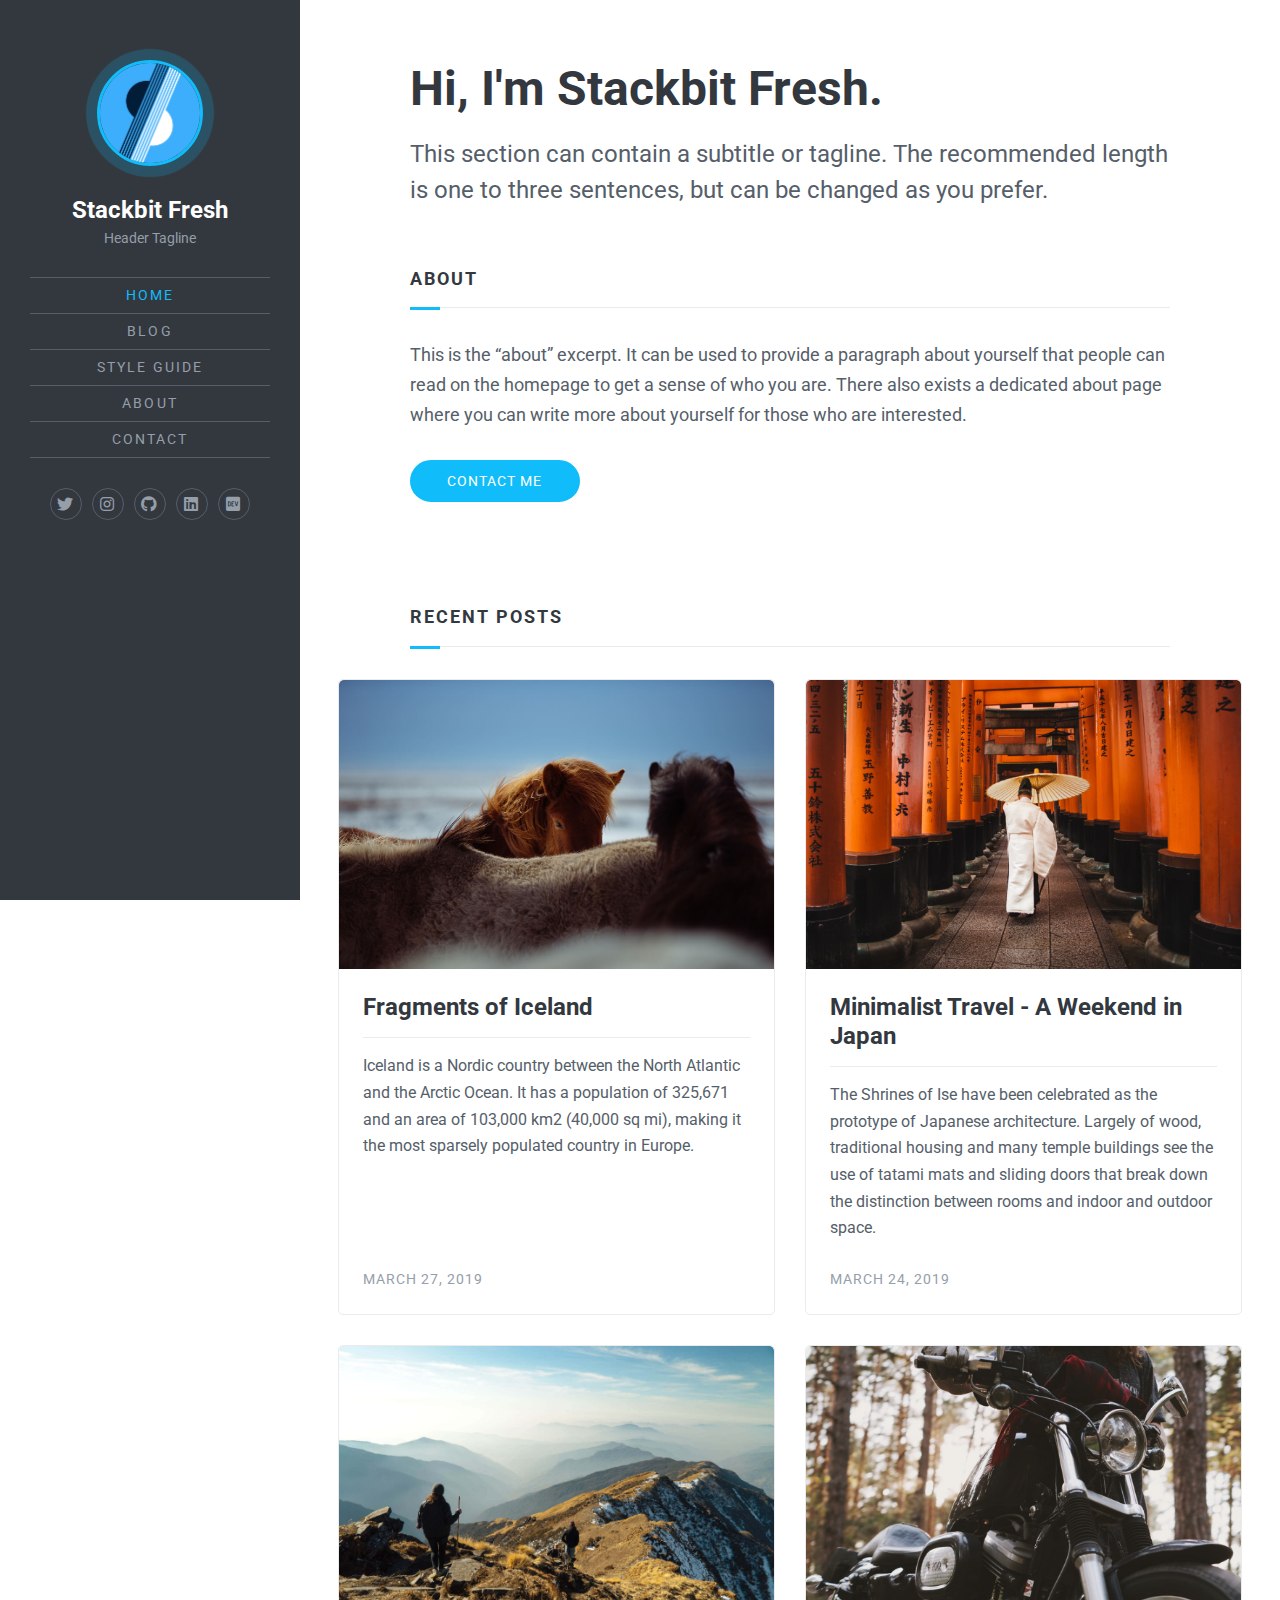
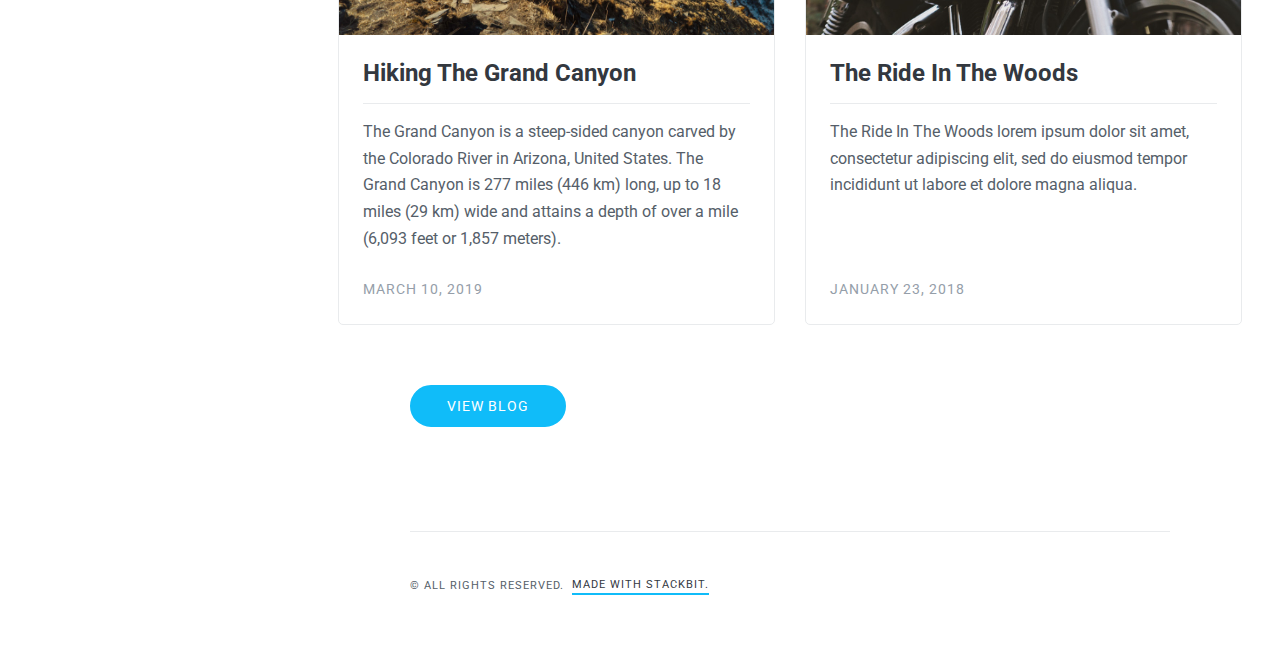
==== index.html @ 307d7a4b "initial commit" ====
<!doctype html>
<html lang="en">
    <head>    
        
        <title>Home - Stackbit Fresh Theme</title>
        <meta charset="utf-8">
        <meta name="viewport" content="width=device-width, initial-scale=1.0" />
        <meta name="description" content="Personal blogging theme for Stackbit"/>
        <link href="https://fonts.googleapis.com/css?family=Roboto:400,400i,700,700i&display=swap" rel="stylesheet"> 
        <link rel="stylesheet" href="/assets/css/main.css">
        
        
    </head>
    <body>
        
        <div id="page" class="site style-overflow palette-blue">
  <header id="masthead" class="site-header dark">
  <div class="site-header-wrap">
    <div class="site-header-inside">

      <div class="site-branding">
        
        
        <p class="profile">
          <a href='/'><img src="/images/avatar.png"
              class="avatar" alt="Author Avatar" /></a>
        </p><!-- .profile -->
        
        <div class="site-identity">
          <p class="site-title"><a href='/'>Stackbit Fresh</a></p>
          
          
          <p class="site-description">Header Tagline</p>
          
        </div><!-- .site-identity -->
        
        <button id="menu-toggle" class="menu-toggle"><span class="screen-reader-text">Menu</span><span class="icon-menu"
            aria-hidden="true"></span></button>
        
      </div><!-- .site-branding -->

      
      <nav id="main-navigation" class="site-navigation" aria-label="Main Navigation">
        <div class="site-nav-wrap">
          <div class="site-nav-inside">

            
            
            <ul class="menu">
              
                
                
                <li class="menu-item current-menu-item">
                  <a  href="/">Home</a>
                </li>
              
                
                
                <li class="menu-item">
                  <a  href="/blog/">Blog</a>
                </li>
              
                
                
                <li class="menu-item">
                  <a  href="/style-guide/">Style Guide</a>
                </li>
              
                
                
                <li class="menu-item">
                  <a  href="/about/">About</a>
                </li>
              
                
                
                <li class="menu-item">
                  <a  href="/contact/">Contact</a>
                </li>
              
            </ul><!-- .menu -->
            
            
            
            <div class="social-links">
              
              
              
              <a class="button button-icon" href="https://twitter.com/" target="_blank" rel="noopener">
                
                <span class="fab fa-twitter" aria-hidden="true"></span><span class="screen-reader-text">Twitter</span>
                
              </a>
              
              
              
              
              <a class="button button-icon" href="https://www.instagram.com/" target="_blank" rel="noopener">
                
                <span class="fab fa-instagram" aria-hidden="true"></span><span class="screen-reader-text">Instagram</span>
                
              </a>
              
              
              
              
              <a class="button button-icon" href="https://github.com/" target="_blank" rel="noopener">
                
                <span class="fab fa-github" aria-hidden="true"></span><span class="screen-reader-text">GitHub</span>
                
              </a>
              
              
              
              
              <a class="button button-icon" href="https://www.linkedin.com/" target="_blank" rel="noopener">
                
                <span class="fab fa-linkedin" aria-hidden="true"></span><span class="screen-reader-text">LinkedIn</span>
                
              </a>
              
              
              
              
              <a class="button button-icon" href="https://dev.to/" target="_blank" rel="noopener">
                
                <span class="fab fa-dev" aria-hidden="true"></span><span class="screen-reader-text">DEV</span>
                
              </a>
              
              
            </div><!-- .social-links -->
            
          </div><!-- .site-nav-inside -->
        </div><!-- .site-nav-wrap -->
      </nav><!-- .site-navigation -->
      

    </div><!-- .site-header-inside -->
  </div><!-- .site-header-wrap -->
</header><!-- .site-header -->

  <div id="content" class="site-content">
    <div class="inner">
      <main id="main" class="site-main">
          
  

  
    
    
    
<section id="hero" class="block block-hero">
  
  
  <h1 class="block-title inner-sm">Hi, I'm Stackbit Fresh.</h1>
  
  
  
  <div class="block-content inner-sm">
    <p>This section can contain a subtitle or tagline. The recommended length is one to three sentences, but can be changed as you prefer.</p>

  </div>
  
  
  
</section><!-- .block -->

  
    
    
    
<section id="about" class="block block-text">
  
  
  <h2 class="block-title underline inner-sm">About</h2>
  
  
  
  
  
  <div class="block-content inner-sm">
    <p>This is the “about” excerpt. It can be used to provide a paragraph about yourself that people can read on the homepage to get a sense of who you are. There also exists a dedicated about page where you can write more about yourself for those who are interested.</p>

  </div>
  
  
  
  <div class="block-buttons inner-sm">
    
    

  <a class="button" href="/contact">Contact Me</a>


  </div>
  
</section><!-- .block -->

  
    
    
    
<section id="recent-posts" class="block block-posts">
  
  
  <h2 class="block-title underline inner-sm">Recent Posts</h2>
  
  <div class="post-feed">
    <div class="post-feed-inside">
      
      
      
      
      <article class="post post-card">
        <div class="post-inside">
          
          
          <a class="post-thumbnail" href="/posts/fragments-of-iceland/"><img src="/images/7.jpg" alt="Fragments of Iceland" /></a>
          
          <header class="post-header">
            <h3 class="post-title"><a href="/posts/fragments-of-iceland/" rel="bookmark">Fragments of Iceland</a></h3>
          </header>
          
          
          <div class="post-content">
            <p>Iceland is a Nordic country between the North Atlantic and the Arctic Ocean. It has a population of 325,671 and an area of 103,000 km2 (40,000 sq mi), making it the most sparsely populated country in Europe.</p>
          </div>
          
          <footer class="post-meta">
            <time class="published"
              datetime="2019-03-27 00:00">March 27, 2019</time>
          </footer>
        </div>
      </article><!-- .post -->
      
      <article class="post post-card">
        <div class="post-inside">
          
          
          <a class="post-thumbnail" href="/posts/japan/"><img src="/images/2.jpg" alt="Minimalist Travel - A Weekend in Japan" /></a>
          
          <header class="post-header">
            <h3 class="post-title"><a href="/posts/japan/" rel="bookmark">Minimalist Travel - A Weekend in Japan</a></h3>
          </header>
          
          
          <div class="post-content">
            <p>The Shrines of Ise have been celebrated as the prototype of Japanese architecture. Largely of wood, traditional housing and many temple buildings see the use of tatami mats and sliding doors that break down the distinction between rooms and indoor and outdoor space.</p>
          </div>
          
          <footer class="post-meta">
            <time class="published"
              datetime="2019-03-24 00:00">March 24, 2019</time>
          </footer>
        </div>
      </article><!-- .post -->
      
      <article class="post post-card">
        <div class="post-inside">
          
          
          <a class="post-thumbnail" href="/posts/grand-canyon/"><img src="/images/8.jpg" alt="Hiking The Grand Canyon" /></a>
          
          <header class="post-header">
            <h3 class="post-title"><a href="/posts/grand-canyon/" rel="bookmark">Hiking The Grand Canyon</a></h3>
          </header>
          
          
          <div class="post-content">
            <p>The Grand Canyon is a steep-sided canyon carved by the Colorado River in Arizona, United States. The Grand Canyon is 277 miles (446 km) long, up to 18 miles (29 km) wide and attains a depth of over a mile (6,093 feet or 1,857 meters).</p>
          </div>
          
          <footer class="post-meta">
            <time class="published"
              datetime="2019-03-10 00:00">March 10, 2019</time>
          </footer>
        </div>
      </article><!-- .post -->
      
      <article class="post post-card">
        <div class="post-inside">
          
          
          <a class="post-thumbnail" href="/posts/the-ride-in-the-woods/"><img src="/images/3.jpg" alt="The Ride In The Woods" /></a>
          
          <header class="post-header">
            <h3 class="post-title"><a href="/posts/the-ride-in-the-woods/" rel="bookmark">The Ride In The Woods</a></h3>
          </header>
          
          
          <div class="post-content">
            <p>The Ride In The Woods lorem ipsum dolor sit amet, consectetur adipiscing elit, sed do eiusmod tempor incididunt ut labore et dolore magna aliqua. </p>
          </div>
          
          <footer class="post-meta">
            <time class="published"
              datetime="2018-01-23 00:00">January 23, 2018</time>
          </footer>
        </div>
      </article><!-- .post -->
      
    </div>
  </div><!-- .post-feed -->
  
  
  <div class="block-buttons inner-sm">
    
    

  <a class="button" href="/blog/index.html">View Blog</a>


  </div>
  
</section><!-- .block -->

  

      </main><!-- .site-main -->
      <footer id="colophon" class="site-footer inner-sm">
  <p class="site-info">
    
    
    <span class="copyright">&copy; All rights reserved.</span>
    
    
    <a  href="https://www.stackbit.com" target="_blank" rel="noopener">Made with Stackbit.</a>
    
  </p><!-- .site-info -->
  <a id="to-top" class="to-top" href="#page"><span class="icon-arrow-up" aria-hidden="true"></span><span
      class="screen-reader-text">Back to top</span></a>
</footer><!-- .site-footer -->

    </div><!-- .inner -->
  </div><!-- .site-content -->
</div><!-- .site -->

        <!-- Scripts -->
        <script src="/assets/js/plugins.js"></script>
        <script src="/assets/js/main.js"></script>
    </body> 
</html>
---- assets/css/main.css ----
@import url(fontawesome.min.css);
@import url(brands.min.css);
/**
 * Reset
 * normalize.css v7.0.0 | MIT License | github.com/necolas/normalize.css
 */
html {
  -ms-text-size-adjust: 100%;
  -webkit-text-size-adjust: 100%; }

body {
  margin: 0; }

article,
aside,
details,
figcaption,
figure,
footer,
header,
main,
nav,
section {
  display: block; }

summary {
  display: list-item; }

figure {
  margin: 0; }

pre,
code,
kbd,
samp {
  font-family: monospace, monospace;
  font-size: 1em; }

audio,
canvas,
video {
  display: inline-block; }

audio:not([controls]) {
  display: none;
  height: 0; }

[hidden],
template {
  display: none; }

a {
  background-color: transparent;
  -webkit-text-decoration-skip: objects; }

a:focus {
  outline: thin dotted; }

a:active,
a:hover {
  outline: 0; }

abbr[title] {
  border-bottom: none;
  text-decoration: underline;
  text-decoration: underline dotted; }

b,
strong {
  font-weight: bold; }

dfn {
  font-style: italic; }

small {
  font-size: 80%; }

sub,
sup {
  font-size: 75%;
  line-height: 0;
  position: relative;
  vertical-align: baseline; }

sub {
  bottom: -0.25em; }

sup {
  top: -0.5em; }

img {
  border: 0;
  vertical-align: middle; }

svg:not(:root) {
  overflow: hidden; }

blockquote,
q {
  quotes: none; }

blockquote:before,
blockquote:after,
q:before,
q:after {
  content: "";
  content: none; }

button,
input,
optgroup,
select,
textarea {
  font: inherit;
  margin: 0; }

button,
input {
  overflow: visible; }

button,
select {
  text-transform: none; }

button,
html [type="button"],
[type="reset"],
[type="submit"] {
  -webkit-appearance: button;
  cursor: pointer; }

button[disabled],
html input[disabled] {
  cursor: default; }

button::-moz-focus-inner,
input::-moz-focus-inner {
  border: 0;
  padding: 0; }

[type="checkbox"],
[type="radio"] {
  box-sizing: border-box;
  padding: 0; }

[type="number"]::-webkit-inner-spin-button,
[type="number"]::-webkit-outer-spin-button {
  height: auto; }

[type="search"] {
  -webkit-appearance: textfield;
  outline-offset: -2px; }

[type="search"]::-webkit-search-cancel-button,
[type="search"]::-webkit-search-decoration {
  -webkit-appearance: none; }

::-webkit-file-upload-button {
  -webkit-appearance: button;
  font: inherit; }

textarea {
  overflow: auto; }

optgroup {
  font-weight: bold; }

progress {
  display: inline-block;
  vertical-align: baseline; }

table {
  border-collapse: collapse;
  border-spacing: 0; }

/**
 * General
 */
html {
  font-family: "Roboto", Helvetica, sans-serif;
  font-size: 112.5%;
  height: 100%;
  min-height: 100%; }

body {
  background: #fff;
  color: #555e69;
  line-height: 1.66667; }

a {
  border-bottom: 2px solid #1de2bc;
  color: #33383f;
  text-decoration: none;
  -webkit-transition: border .3s ease, color .3s ease;
  transition: border .3s ease, color .3s ease; }
  a:hover {
    border-color: currentColor;
    text-decoration: none; }

h1,
h2,
h3,
h4,
h5,
h6 {
  color: #33383f;
  font-weight: bold;
  line-height: 1.2;
  margin: 1.66667rem 0 0.83333rem;
  text-rendering: optimizeLegibility; }
  h1:first-child,
  h2:first-child,
  h3:first-child,
  h4:first-child,
  h5:first-child,
  h6:first-child {
    margin-top: 0; }

h1 {
  font-size: 2.22222em; }

h2 {
  font-size: 1.88889em; }

h3 {
  font-size: 1.55556em; }

h4 {
  font-size: 1.33333em; }

h5 {
  font-size: 1.11111em; }

h6 {
  font-size: 0.88889em;
  letter-spacing: 0.0625em;
  text-transform: uppercase; }

p {
  margin: 0 0 1.66667em; }

address {
  font-style: italic;
  margin: 0 0 1.66667em; }

mark,
ins {
  background: #fff9c6;
  color: #33383f;
  padding: 0 3px;
  text-decoration: none; }

code,
pre {
  font-family: Consolas, Monaco, "Andale Mono", "Ubuntu Mono", monospace;
  font-size: 0.88889rem; }

pre {
  background-color: #f7f8f9;
  border: 1px solid #e9ebed;
  border-radius: 5px;
  color: #33383f;
  margin: 1.66667rem 0;
  overflow: auto;
  padding: 1.33333em;
  position: relative;
  white-space: pre; }
  pre:first-child {
    margin-top: 0; }

blockquote {
  border-bottom: 1px solid #33383f;
  border-top: 3px solid #33383f;
  font-size: 1.88889em;
  line-height: 1.25;
  margin: 2rem 0;
  padding-bottom: 1.66667rem;
  padding-top: 1.33333rem; }
  blockquote:first-child {
    margin-top: 0; }
  blockquote p {
    margin-bottom: 0.5em; }
    blockquote p:last-child {
      margin-bottom: 0; }
  blockquote small,
  blockquote cite {
    color: #959ea9;
    display: block;
    font-size: 0.52941em;
    font-style: normal;
    font-weight: normal;
    line-height: 1.5;
    margin-top: 1em; }
    blockquote small:last-child,
    blockquote cite:last-child {
      margin-bottom: 0; }

dl {
  margin: 0; }

dt {
  font-weight: bold; }

dd {
  margin: 0 0 1.66667em; }

ul,
ol {
  margin: 0 0 1.66667em;
  padding: 0 0 0 1.33333em; }

li > ul,
li > ol {
  margin-bottom: 0; }

hr {
  background-color: #e9ebed;
  border: 0;
  height: 1px;
  margin: 1.66667em 0; }

table {
  border-bottom: 1px solid #e9ebed;
  line-height: 1.5;
  margin: 0 0 1.66667rem;
  max-width: 100%;
  text-align: left;
  width: 100%; }

caption {
  color: #959ea9;
  font-size: 0.88889rem;
  font-style: normal;
  margin-bottom: 1em;
  text-align: left; }

th,
td {
  border-top: 1px solid #e9ebed;
  padding: 0.5em 5px; }

th {
  color: #33383f;
  font-weight: bold; }

.responsive-table {
  display: block;
  overflow-x: auto;
  width: 100%; }

/* Form fields */
label {
  color: #33383f;
  display: inline-block;
  line-height: 1.5;
  margin-bottom: 0.25em; }

input[type="text"],
input[type="password"],
input[type="email"],
input[type="tel"],
input[type="number"],
input[type="search"],
input[type="url"],
select,
textarea {
  background: #f7f8f9;
  border: 1px solid #e9ebed;
  border-radius: 5px;
  box-shadow: none;
  box-sizing: border-box;
  color: #555e69;
  display: inline-block;
  font-size: 16px;
  font-weight: normal;
  line-height: 1.5;
  max-width: 100%;
  padding: 0.5em 10px;
  vertical-align: baseline;
  width: 100%; }
  input[type="text"]:focus,
  input[type="password"]:focus,
  input[type="email"]:focus,
  input[type="tel"]:focus,
  input[type="number"]:focus,
  input[type="search"]:focus,
  input[type="url"]:focus,
  select:focus,
  textarea:focus {
    outline: 0; }

.form-group {
  margin-bottom: 1em; }

.form-submit {
  margin-top: 1.66667em; }

.form-select-wrap {
  font-size: 16px;
  position: relative; }
  .form-select-wrap select {
    -webkit-appearance: none;
    -moz-appearance: none;
    padding-right: 25px; }
    .form-select-wrap select:focus {
      outline: 0; }
  .form-select-wrap:before, .form-select-wrap:after {
    border: solid transparent;
    border-width: .3125em;
    box-sizing: border-box;
    content: "";
    position: absolute;
    right: 10px;
    top: 50%;
    z-index: 1; }
  .form-select-wrap:before {
    border-top-color: #959ea9;
    margin-top: .125em; }
  .form-select-wrap:after {
    border-bottom-color: #959ea9;
    margin-top: -.75em; }

.form-checkbox {
  padding-left: 24px;
  position: relative; }
  .form-checkbox input[type=checkbox] {
    height: 1.5em;
    left: 0;
    position: absolute;
    top: 0; }

/* Placeholder text */
::-webkit-input-placeholder {
  color: #959ea9; }

::-moz-placeholder {
  color: #959ea9;
  opacity: 1; }

:-ms-input-placeholder {
  color: #959ea9; }

::-ms-input-placeholder {
  color: #959ea9; }

::placeholder {
  color: #959ea9; }

button,
input[type="submit"],
input[type="button"],
input[type="reset"],
.button {
  background: #1de2bc;
  border: 2px solid #1de2bc;
  border-radius: 30px;
  box-sizing: border-box;
  color: #fff;
  display: inline-block;
  font-size: 14px;
  letter-spacing: 0.075em;
  line-height: 1.2;
  padding: 0.75714em 35px;
  text-align: center;
  text-decoration: none;
  text-transform: uppercase;
  -webkit-transition: .3s ease;
  transition: .3s ease; }
  button:hover, button:focus, button:active,
  input[type="submit"]:hover,
  input[type="submit"]:focus,
  input[type="submit"]:active,
  input[type="button"]:hover,
  input[type="button"]:focus,
  input[type="button"]:active,
  input[type="reset"]:hover,
  input[type="reset"]:focus,
  input[type="reset"]:active,
  .button:hover,
  .button:focus,
  .button:active {
    background: transparent;
    border-color: #1de2bc;
    box-shadow: 0 0 1px 0.5em rgba(29, 226, 188, 0.2);
    color: #33383f;
    outline: 0; }

.button-icon {
  -webkit-box-align: center;
  -ms-flex-align: center;
  align-items: center;
  display: -webkit-inline-box;
  display: -ms-inline-flexbox;
  display: inline-flex;
  font-size: 1em;
  height: 2.33333em;
  -webkit-box-pack: center;
  -ms-flex-pack: center;
  justify-content: center;
  line-height: 2.33333em;
  padding: 0;
  position: relative;
  width: 2.33333em; }

#menu-toggle {
  background: 0;
  border: 0;
  box-shadow: none;
  color: inherit;
  height: 30px;
  padding: 0;
  position: relative;
  width: 30px; }

/* Videos, audios and embeds */
embed,
iframe,
object,
video {
  max-width: 100%; }

.js-reframe {
  margin: 0 0 1.66667em; }

/* Images */
img {
  height: auto;
  max-width: 100%; }

.post-image img,
.post-content img,
.block img {
  border-radius: 5px; }

/* Text meant only for screen readers */
.screen-reader-text,
.site-logo + .site-identity .site-title,
.site-logo + .site-identity .site-description {
  border: 0;
  clip: rect(1px, 1px, 1px, 1px);
  height: 1px;
  overflow: hidden;
  padding: 0;
  position: absolute !important;
  width: 1px; }

/* Heading underline */
.underline {
  position: relative; }
  .underline:after {
    border-left: 30px solid #1de2bc;
    box-shadow: inset 0 1px 0 0 #e9ebed;
    display: block;
    content: "";
    height: 3px;
    margin-top: 1rem; }

/* Clearing floats */
.post-content:after {
  clear: both; }
.post-content:before, .post-content:after {
  content: "";
  display: table; }

@media only screen and (max-width: 600px) {
  html {
    font-size: 100%; }

  h1 {
    font-size: 2em; }

  h2 {
    font-size: 1.77778em; }

  blockquote {
    font-size: 1.55556em; } }
/**
 * Custom Icons
 */
.icon-menu {
  background: currentColor;
  color: inherit;
  height: 2px;
  position: absolute;
  right: 0;
  top: 50%;
  -webkit-transform: translateY(-50%);
  transform: translateY(-50%);
  -webkit-transition: width .15s ease;
  transition: width .15s ease;
  width: 20px; }
  .icon-menu:before, .icon-menu:after {
    background: currentColor;
    content: "";
    height: 100%;
    position: absolute;
    right: 0;
    -webkit-transition: -webkit-transform .15s ease;
    -webkit-transition: transform .15s ease;
    transition: transform .15s ease;
    width: 20px; }
  .icon-menu:before {
    top: 5px; }
  .icon-menu:after {
    top: -5px; }

.menu--opened .icon-menu {
  width: 35px; }
  .menu--opened .icon-menu:before {
    -webkit-transform: translate3d(5px, 0, 0) rotate(-45deg) scale(0.78, 1);
    transform: translate3d(5px, 0, 0) rotate(-45deg) scale(0.78, 1); }
  .menu--opened .icon-menu:after {
    -webkit-transform: translate3d(5px, 0, 0) rotate(45deg) scale(0.78, 1);
    transform: translate3d(5px, 0, 0) rotate(45deg) scale(0.78, 1); }

.icon-arrow-left,
.icon-arrow-right {
  background: currentColor;
  color: inherit;
  height: 2px;
  left: 50%;
  position: absolute;
  top: 50%;
  -webkit-transform: translate(-50%, -50%);
  transform: translate(-50%, -50%);
  width: 16px; }

.icon-arrow-up {
  background: currentColor;
  color: inherit;
  height: 16px;
  left: 50%;
  position: absolute;
  top: 50%;
  -webkit-transform: translate(-50%, -50%);
  transform: translate(-50%, -50%);
  width: 2px; }

.icon-arrow-left:before,
.icon-arrow-right:before,
.icon-arrow-up:before {
  border-color: currentColor;
  border-style: solid;
  content: "";
  position: absolute;
  height: 8px;
  width: 8px; }

.icon-arrow-left:before {
  border-width: 2px 0 0 2px;
  left: -1px;
  top: 1px;
  -webkit-transform: rotate(-45deg);
  transform: rotate(-45deg);
  -webkit-transform-origin: top left;
  transform-origin: top left; }

.icon-arrow-right:before {
  border-width: 2px 2px 0 0;
  right: -1px;
  top: 1px;
  -webkit-transform: rotate(45deg);
  transform: rotate(45deg);
  -webkit-transform-origin: top right;
  transform-origin: top right; }

.icon-arrow-up:before {
  border-width: 2px 2px 0 0;
  right: 1px;
  top: -1px;
  -webkit-transform: rotate(-45deg);
  transform: rotate(-45deg);
  -webkit-transform-origin: top right;
  transform-origin: top right; }

/**
 * Animations
 */
@-webkit-keyframes fadeInDown {
  from {
    opacity: 0;
    -webkit-transform: translateY(-20px);
    transform: translateY(-20px); }
  to {
    opacity: 1;
    -webkit-transform: translateY(0);
    transform: translateY(0); } }
@keyframes fadeInDown {
  from {
    opacity: 0;
    -webkit-transform: translateY(-20px);
    transform: translateY(-20px); }
  to {
    opacity: 1;
    -webkit-transform: translateY(0);
    transform: translateY(0); } }
.site-content {
  -webkit-animation-duration: .7s;
  animation-duration: .7s;
  -webkit-animation-fill-mode: both;
  animation-fill-mode: both;
  -webkit-animation-name: fadeInDown;
  animation-name: fadeInDown; }

/**
 * Structure
 */
.inner {
  margin-left: auto;
  margin-right: auto;
  max-width: 1080px; }

.inner-sm {
  margin-left: auto;
  margin-right: auto;
  max-width: 760px; }

.site {
  overflow: hidden;
  position: relative; }

.site-content,
.site-header-inside,
.site-nav-inside {
  padding-left: 3vw;
  padding-right: 3vw; }

.site-content {
  padding-bottom: 2.5em;
  padding-top: 2.5em; }
  @media only screen and (min-width: 801px) {
    .site-content {
      margin-left: 30vw;
      padding-bottom: 3.33333em;
      padding-top: 3.33333em; } }
  @media only screen and (min-width: 1001px) {
    .site-content {
      margin-left: 300px; } }

.site-main {
  margin-bottom: 3.33333em; }

.style-simple .post-feed,
.style-simple .post-image {
  margin-left: auto;
  margin-right: auto;
  max-width: 760px; }

/**
 * Site Header
 */
.site-header {
  background: #fff;
  border-bottom: 1px solid #e9ebed;
  color: #555e69; }

.site-header-inside {
  padding-bottom: 1.11111em;
  padding-top: 1.11111em; }

.site-branding {
  -webkit-box-align: center;
  -ms-flex-align: center;
  align-items: center;
  display: -webkit-box;
  display: -ms-flexbox;
  display: flex;
  font-size: 1rem; }

.site-logo {
  -webkit-box-flex: 0;
  -ms-flex: 0 0 auto;
  flex: 0 0 auto;
  margin: 0 10px 0 0; }
  .site-logo a {
    border: 0; }
  .site-logo img {
    max-height: 45px; }

.profile {
  -webkit-box-flex: 0;
  -ms-flex: 0 0 auto;
  flex: 0 0 auto;
  margin: 0 15px 0 0; }
  .profile a {
    border: 0; }
  .profile .avatar {
    border: 2px solid #1de2bc;
    box-shadow: 0 0 1px 7px rgba(29, 226, 188, 0.2);
    border-radius: 100%;
    display: block;
    -o-object-fit: cover;
    object-fit: cover;
    height: 45px;
    width: 45px; }

.site-title {
  color: #33383f;
  font-size: 1.11111rem;
  font-weight: bold;
  line-height: 1;
  margin: 0; }
  .site-title a {
    border: 0;
    color: inherit; }

.site-description {
  font-size: 12px;
  line-height: 1;
  margin: 0.25em 0 0; }

#menu-toggle {
  margin-left: auto;
  z-index: 100; }

.site-navigation {
  background: #fff;
  bottom: 0;
  box-sizing: border-box;
  -webkit-overflow-scrolling: touch;
  position: absolute;
  right: -100%;
  top: 0;
  -webkit-transition: right .3s, visibility 0s .3s;
  transition: right .3s, visibility 0s .3s;
  visibility: hidden;
  width: 100%;
  z-index: 90; }

.site-nav-wrap {
  height: 100%;
  overflow: auto;
  -webkit-overflow-scrolling: touch;
  position: relative; }

.site-nav-inside {
  padding-bottom: 4em;
  padding-top: 4em; }

.menu {
  font-size: 14px;
  line-height: 1.5;
  letter-spacing: 0.15em;
  list-style: none;
  margin: 0;
  padding: 0;
  text-transform: uppercase; }

.menu-item {
  border-top: 1px solid #e9ebed;
  padding: 0.5em 0; }
  .menu-item.current-menu-item {
    color: #1de2bc; }
  .menu-item:not(.menu-button):last-child {
    border-bottom: 1px solid #e9ebed; }
  .menu-item.menu-button {
    padding: 1em 0; }
    .menu-item.menu-button + .menu-button {
      border-top: 0;
      padding-top: 0; }
  .menu-item .button {
    padding-bottom: 0.54286em;
    padding-top: 0.54286em; }
  .menu-item a:not(.button) {
    border: 0;
    color: inherit; }
    .menu-item a:not(.button):hover {
      color: #1de2bc; }

.social-links {
  -webkit-box-align: center;
  -ms-flex-align: center;
  align-items: center;
  display: -webkit-box;
  display: -ms-flexbox;
  display: flex;
  -ms-flex-wrap: wrap;
  flex-wrap: wrap;
  margin-top: 1.66667em; }
  .social-links a {
    color: inherit;
    margin: 0 10px 0.5em 0; }
    .social-links a:not(.button) {
      border: 0;
      font-size: 16px; }
      .social-links a:not(.button):hover {
        color: #1de2bc; }
    .social-links a.button-icon {
      background: transparent;
      border: 1px solid #e9ebed;
      font-size: 16px;
      height: 2em;
      line-height: 2em;
      width: 2em; }
      .social-links a.button-icon:hover {
        background: #1de2bc;
        border-color: #1de2bc;
        box-shadow: 0 0 1px 5px rgba(29, 226, 188, 0.2);
        color: #fff; }

.site-header.dark {
  background: #33383f;
  border: 0;
  color: #959ea9; }
  .site-header.dark .site-navigation {
    background: #33383f; }
  .site-header.dark .site-title {
    color: #fff; }
  .site-header.dark .menu-item .button:hover, .site-header.dark .menu-item .button:focus, .site-header.dark .menu-item .button:active {
    color: #1de2bc; }
  .site-header.dark .menu-item,
  .site-header.dark .social-links .button-icon {
    border-color: #555e69; }
  .site-header.dark .social-links .button-icon:hover {
    border-color: #1de2bc; }

@media only screen and (min-width: 801px) {
  .site-header {
    border-bottom: 0;
    border-right: 1px solid #e9ebed;
    height: 100%;
    left: 0;
    position: fixed;
    text-align: center;
    top: 0;
    width: 30vw; }

  .site-header-wrap {
    height: 100%;
    overflow: auto;
    -webkit-overflow-scrolling: touch;
    position: relative; }

  .site-header-inside {
    padding-bottom: 3.33333em;
    padding-top: 3.33333em; }

  .site-branding {
    -webkit-box-orient: vertical;
    -webkit-box-direction: normal;
    -ms-flex-direction: column;
    flex-direction: column; }

  .site-identity {
    margin-bottom: 1.66667em;
    padding: 0; }

  .site-logo {
    margin: 0 0 1.66667em; }
    .site-logo img {
      max-height: 100px; }

  .profile {
    margin: 0 0 1.66667em; }
    .profile .avatar {
      border-width: 3px;
      box-shadow: 0 0 1px 11px rgba(29, 226, 188, 0.2);
      object-fit: cover;
      height: 100px;
      width: 100px; }

  .site-title {
    font-size: 1.33333rem;
    line-height: 1.2; }

  .site-description {
    font-size: 14px;
    line-height: 1.2;
    margin-top: 0.4em; }

  .menu-toggle {
    display: none; }

  .site-navigation {
    position: static;
    visibility: visible; }

  .site-nav-inside {
    padding: 0; }

  .social-links {
    -webkit-box-pack: center;
    -ms-flex-pack: center;
    justify-content: center; }
    .social-links a {
      margin: 0 5px 0.5em; } }
@media only screen and (min-width: 1001px) {
  .site-header {
    max-width: 300px; }

  .site-header-inside {
    padding-left: 30px;
    padding-right: 30px; } }
@media only screen and (max-width: 800px) {
  .menu--opened .site {
    height: 100%;
    left: 0;
    overflow: hidden;
    position: fixed;
    top: 0;
    -webkit-transform: translate3d(0, 0, 0);
    transform: translate3d(0, 0, 0);
    width: 100%;
    z-index: 9997; }
  .menu--opened .site-navigation {
    right: 0;
    -webkit-transition: right .3s ease-in-out;
    transition: right .3s ease-in-out;
    visibility: visible; } }
/**
 * Posts adn Pages
 */
.post {
  margin-bottom: 3.33333em;
  position: relative; }

.post-header {
  margin-bottom: 1.66667em; }

.post-title {
  font-size: 2.66667em;
  margin: 0 0 1.66667rem; }
  .post-title a {
    border: 0;
    color: inherit; }
    .post-title a:hover {
      color: #1de2bc; }

.post-subtitle {
  font-size: 1.33333em;
  line-height: 1.5; }

.post-image {
  margin-bottom: 1.66667em; }
  .post-image img {
    width: 100%; }

.post-meta {
  color: #959ea9;
  font-size: 14px;
  letter-spacing: 1px;
  line-height: 1.5;
  margin-bottom: 1.66667rem;
  text-transform: uppercase; }

/* Post feed */
.post-feed-inside {
  display: -webkit-box;
  display: -ms-flexbox;
  display: flex;
  -ms-flex-wrap: wrap;
  flex-wrap: wrap;
  margin: 0 -0.83333em 1.66667em; }

.post-card {
  display: -webkit-box;
  display: -ms-flexbox;
  display: flex;
  -webkit-box-flex: 0;
  -ms-flex: 0 0 50%;
  flex: 0 0 50%;
  -webkit-box-orient: vertical;
  -webkit-box-direction: normal;
  -ms-flex-direction: column;
  flex-direction: column;
  margin-bottom: 1.66667em;
  width: 50%; }
  .post-card .post-inside {
    border: 1px solid #e9ebed;
    border-radius: 5px;
    display: -webkit-box;
    display: -ms-flexbox;
    display: flex;
    -webkit-box-orient: vertical;
    -webkit-box-direction: normal;
    -ms-flex-direction: column;
    flex-direction: column;
    -webkit-box-flex: 1;
    -ms-flex-positive: 1;
    flex-grow: 1;
    margin-left: 0.83333em;
    margin-right: 0.83333em;
    overflow: hidden; }
  .post-card .post-thumbnail {
    border: 0;
    border-radius: 5px 5px 0 0;
    display: block;
    margin: 0;
    position: relative;
    width: 100%; }
    .post-card .post-thumbnail:before {
      content: "";
      display: block;
      padding-top: 66.666%; }
    .post-card .post-thumbnail img {
      border-radius: 5px 5px 0 0;
      height: 100%;
      left: 0;
      object-fit: cover;
      position: absolute;
      top: 0;
      width: 100%; }
  .post-card .post-header {
    margin-bottom: 0.83333rem;
    padding: 1.33333rem 1.33333rem 0; }
  .post-card .post-title {
    border-bottom: 1px solid #e9ebed;
    font-size: 1.33333em;
    margin: 0;
    padding-bottom: 0.83333rem; }
  .post-card .post-content {
    -webkit-box-flex: 1;
    -ms-flex-positive: 1;
    flex-grow: 1;
    font-size: 16px;
    padding: 0 1.33333rem; }
  .post-card .post-meta {
    margin: 0;
    padding: 0 1.33333rem 1.33333rem; }

@media only screen and (max-width: 1000px) {
  .post-title {
    font-size: 2.22222em; }

  .post-subtitle {
    font-size: 1.22222em; }

  .post-feed-inside {
    margin-left: -1.5vw;
    margin-right: -1.5vw; }

  .post-card {
    margin-bottom: 3vw; }
    .post-card .post-inside {
      margin-left: 1.5vw;
      margin-right: 1.5vw; } }
@media only screen and (min-width: 801px) and (max-width: 1000px), only screen and (max-width: 600px) {
  .post-card {
    -webkit-box-flex: 0;
    -ms-flex: 0 0 100%;
    flex: 0 0 100%;
    width: 100%; } }
/**
 * Sections
 */
.block {
  margin-bottom: 5em; }

.block-title.underline {
  color: #33383f;
  font-size: 1em;
  letter-spacing: 0.11111em;
  margin-bottom: 1.66667rem;
  margin-top: 0;
  text-transform: uppercase; }

.block-image {
  margin-bottom: 1.66667em; }
  .block-image img {
    width: 100%; }

.block-buttons {
  -webkit-box-align: center;
  -ms-flex-align: center;
  align-items: center;
  display: -webkit-box;
  display: -ms-flexbox;
  display: flex;
  -ms-flex-wrap: wrap;
  flex-wrap: wrap; }
  .block-buttons a {
    margin-bottom: 1em;
    margin-right: 15px; }

/* Hero section */
.block-hero {
  margin-bottom: 3.33333em; }
  .block-hero .block-title {
    font-size: 2.66667em;
    margin-bottom: 1rem;
    margin-top: 0; }
  .block-hero .block-content {
    font-size: 1.33333em;
    line-height: 1.5; }

@media only screen and (max-width: 1000px) {
  .block {
    margin-bottom: 3.33333em; }

  .block-hero {
    margin-bottom: 2.5em; }
    .block-hero .block-title {
      font-size: 2.22222em; }
    .block-hero .block-content {
      font-size: 1.22222em; } }
/**
 * Site Footer
 */
.site-footer {
  -webkit-box-align: start;
  -ms-flex-align: start;
  align-items: flex-start;
  border-top: 1px solid #e9ebed;
  display: -webkit-box;
  display: -ms-flexbox;
  display: flex;
  padding-top: 2.5em; }
  .site-footer .site-info {
    -webkit-box-align: center;
    -ms-flex-align: center;
    align-items: center;
    display: -webkit-box;
    display: -ms-flexbox;
    display: flex;
    -ms-flex-wrap: wrap;
    flex-wrap: wrap;
    -webkit-box-flex: 1;
    -ms-flex: 1;
    flex: 1;
    font-size: 11px;
    letter-spacing: 0.09em;
    line-height: 1.5;
    margin-bottom: 0;
    text-transform: uppercase; }
    .site-footer .site-info .copyright,
    .site-footer .site-info a {
      font-size: 11px;
      margin-bottom: 0.5em;
      margin-right: 8px; }
    .site-footer .site-info .button {
      padding: 0.58182em 15px; }
  .site-footer .to-top {
    border: 0;
    color: #555e69;
    display: none;
    -webkit-flex: 0 0 auto;
    -ms-flex: 0 0 auto;
    flex: 0 0 auto;
    height: 30px;
    margin-left: auto;
    position: relative;
    width: 30px; }
  @media only screen and (max-width: 800px) {
    .site-footer .site-info {
      margin-right: 15px; }
    .site-footer .to-top {
      display: block; } }

/**
 * Palettes
 */
.palette-blue a {
  border-color: #10bcf9; }
  .palette-blue a:hover {
    border-color: currentColor; }
.palette-blue button,
.palette-blue input[type="submit"],
.palette-blue input[type="button"],
.palette-blue input[type="reset"],
.palette-blue .button {
  background: #10bcf9;
  border-color: #10bcf9; }
  .palette-blue button:hover, .palette-blue button:focus, .palette-blue button:active,
  .palette-blue input[type="submit"]:hover,
  .palette-blue input[type="submit"]:focus,
  .palette-blue input[type="submit"]:active,
  .palette-blue input[type="button"]:hover,
  .palette-blue input[type="button"]:focus,
  .palette-blue input[type="button"]:active,
  .palette-blue input[type="reset"]:hover,
  .palette-blue input[type="reset"]:focus,
  .palette-blue input[type="reset"]:active,
  .palette-blue .button:hover,
  .palette-blue .button:focus,
  .palette-blue .button:active {
    background: transparent;
    border-color: #10bcf9;
    box-shadow: 0 0 1px 0.5em rgba(16, 188, 249, 0.2); }
.palette-blue .underline:after {
  border-color: #10bcf9; }
.palette-blue .profile .avatar {
  border-color: #10bcf9;
  box-shadow: 0 0 1px 7px rgba(16, 188, 249, 0.2); }
  @media only screen and (min-width: 801px) {
    .palette-blue .profile .avatar {
      box-shadow: 0 0 1px 11px rgba(16, 188, 249, 0.2); } }
.palette-blue .social-links a:not(.button):hover {
  color: #10bcf9; }
.palette-blue .social-links a.button-icon:hover {
  background: #10bcf9;
  border-color: #10bcf9;
  box-shadow: 0 0 1px 5px rgba(16, 188, 249, 0.2); }
.palette-blue .menu-item.current-menu-item,
.palette-blue .menu-item :not(.button):hover,
.palette-blue .post-title a:hover {
  color: #10bcf9; }
.palette-blue .site-header.dark .social-links .button-icon:hover {
  border-color: #10bcf9; }
.palette-blue .site-header.dark .menu-item .button:hover,
.palette-blue .site-header.dark .menu-item .button:focus,
.palette-blue .site-header.dark .menu-item .button:active {
  color: #10bcf9; }

.palette-violet a {
  border-color: #9371e6; }
  .palette-violet a:hover {
    border-color: currentColor; }
.palette-violet button,
.palette-violet input[type="submit"],
.palette-violet input[type="button"],
.palette-violet input[type="reset"],
.palette-violet .button {
  background: #9371e6;
  border-color: #9371e6; }
  .palette-violet button:hover, .palette-violet button:focus, .palette-violet button:active,
  .palette-violet input[type="submit"]:hover,
  .palette-violet input[type="submit"]:focus,
  .palette-violet input[type="submit"]:active,
  .palette-violet input[type="button"]:hover,
  .palette-violet input[type="button"]:focus,
  .palette-violet input[type="button"]:active,
  .palette-violet input[type="reset"]:hover,
  .palette-violet input[type="reset"]:focus,
  .palette-violet input[type="reset"]:active,
  .palette-violet .button:hover,
  .palette-violet .button:focus,
  .palette-violet .button:active {
    background: transparent;
    border-color: #9371e6;
    box-shadow: 0 0 1px 0.5em rgba(147, 113, 230, 0.2); }
.palette-violet .underline:after {
  border-color: #9371e6; }
.palette-violet .profile .avatar {
  border-color: #9371e6;
  box-shadow: 0 0 1px 7px rgba(147, 113, 230, 0.2); }
  @media only screen and (min-width: 801px) {
    .palette-violet .profile .avatar {
      box-shadow: 0 0 1px 11px rgba(147, 113, 230, 0.2); } }
.palette-violet .social-links a:not(.button):hover {
  color: #9371e6; }
.palette-violet .social-links a.button-icon:hover {
  background: #9371e6;
  border-color: #9371e6;
  box-shadow: 0 0 1px 5px rgba(147, 113, 230, 0.2); }
.palette-violet .menu-item.current-menu-item,
.palette-violet .menu-item :not(.button):hover,
.palette-violet .post-title a:hover {
  color: #9371e6; }
.palette-violet .site-header.dark .social-links .button-icon:hover {
  border-color: #9371e6; }
.palette-violet .site-header.dark .menu-item .button:hover,
.palette-violet .site-header.dark .menu-item .button:focus,
.palette-violet .site-header.dark .menu-item .button:active {
  color: #9371e6; }

.palette-orange a {
  border-color: #fc6e51; }
  .palette-orange a:hover {
    border-color: currentColor; }
.palette-orange button,
.palette-orange input[type="submit"],
.palette-orange input[type="button"],
.palette-orange input[type="reset"],
.palette-orange .button {
  background: #fc6e51;
  border-color: #fc6e51; }
  .palette-orange button:hover, .palette-orange button:focus, .palette-orange button:active,
  .palette-orange input[type="submit"]:hover,
  .palette-orange input[type="submit"]:focus,
  .palette-orange input[type="submit"]:active,
  .palette-orange input[type="button"]:hover,
  .palette-orange input[type="button"]:focus,
  .palette-orange input[type="button"]:active,
  .palette-orange input[type="reset"]:hover,
  .palette-orange input[type="reset"]:focus,
  .palette-orange input[type="reset"]:active,
  .palette-orange .button:hover,
  .palette-orange .button:focus,
  .palette-orange .button:active {
    background: transparent;
    border-color: #fc6e51;
    box-shadow: 0 0 1px 0.5em rgba(252, 110, 81, 0.2); }
.palette-orange .underline:after {
  border-color: #fc6e51; }
.palette-orange .profile .avatar {
  border-color: #fc6e51;
  box-shadow: 0 0 1px 7px rgba(252, 110, 81, 0.2); }
  @media only screen and (min-width: 801px) {
    .palette-orange .profile .avatar {
      box-shadow: 0 0 1px 11px rgba(252, 110, 81, 0.2); } }
.palette-orange .social-links a:not(.button):hover {
  color: #fc6e51; }
.palette-orange .social-links a.button-icon:hover {
  background: #fc6e51;
  border-color: #fc6e51;
  box-shadow: 0 0 1px 5px rgba(252, 110, 81, 0.2); }
.palette-orange .menu-item.current-menu-item,
.palette-orange .menu-item :not(.button):hover,
.palette-orange .post-title a:hover {
  color: #fc6e51; }
.palette-orange .site-header.dark .social-links .button-icon:hover {
  border-color: #fc6e51; }
.palette-orange .site-header.dark .menu-item .button:hover,
.palette-orange .site-header.dark .menu-item .button:focus,
.palette-orange .site-header.dark .menu-item .button:active {
  color: #fc6e51; }

body.has-theme-bar #masthead {
  top: 60px; }
  @media only screen and (max-width: 801px) {
    body.has-theme-bar #masthead {
      top: 0; } }
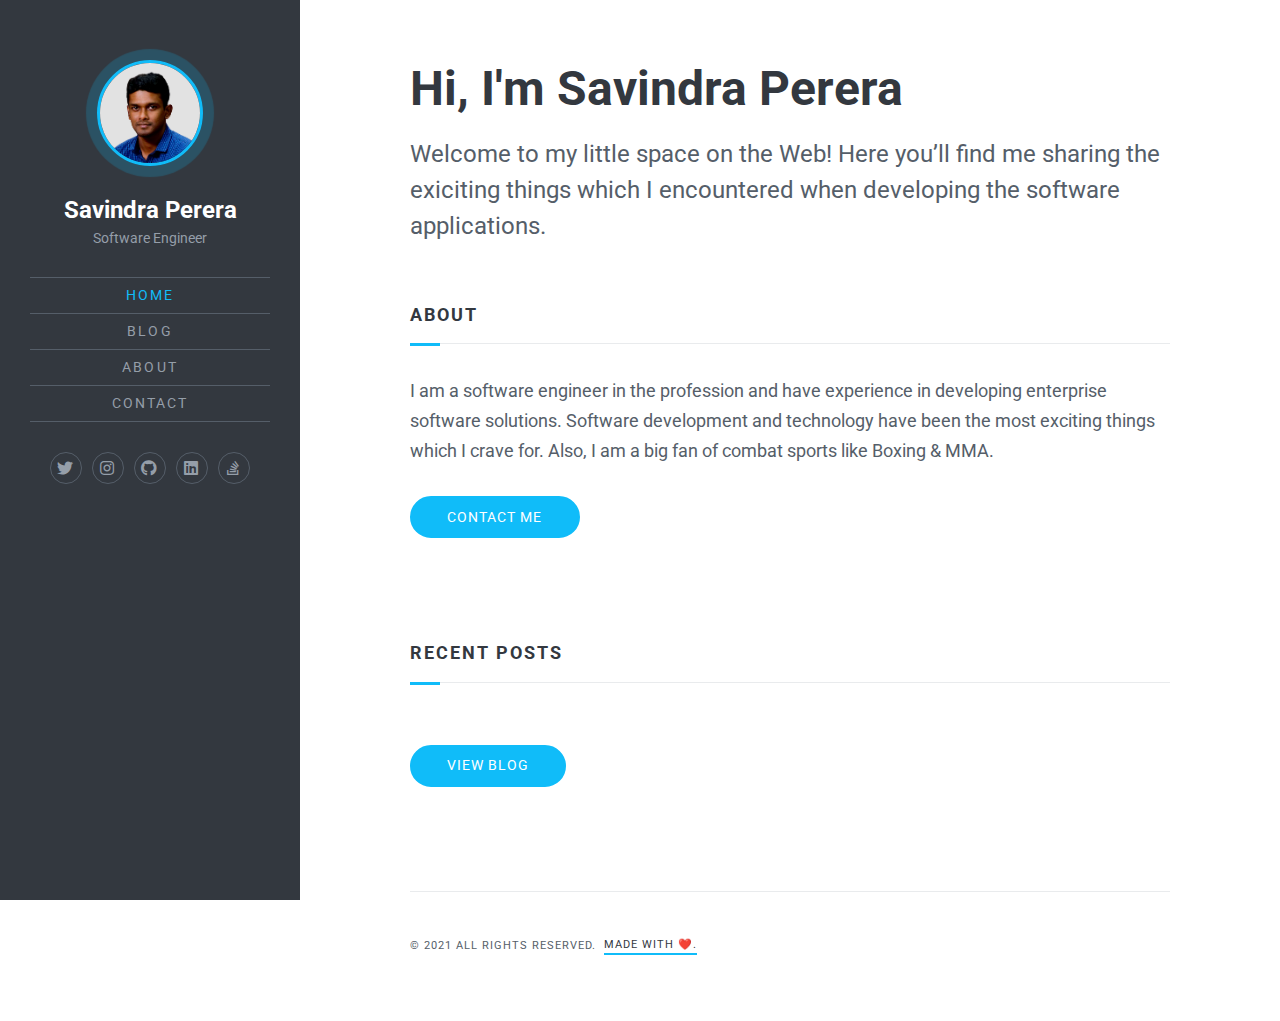
==== commit ef941c65: "Add basic info and code refactoring" ====
--- a/index.html
+++ b/index.html
@@ -2,10 +2,11 @@
 <html lang="en">
     <head>    
         
-        <title>Home - Stackbit Fresh Theme</title>
+        <title>Home - Savindra Perera</title>
         <meta charset="utf-8">
         <meta name="viewport" content="width=device-width, initial-scale=1.0" />
-        <meta name="description" content="Personal blogging theme for Stackbit"/>
+        <meta name="description" content="Personal blog of Savindra Perera"/>
+        <meta name="google-site-verification" content="mhH3Fg7p5wWOweNF_gGW53rXYZRE2sic6vhVj6ocK3c" />
         <link href="https://fonts.googleapis.com/css?family=Roboto:400,400i,700,700i&display=swap" rel="stylesheet"> 
         <link rel="stylesheet" href="/assets/css/main.css">
         
@@ -22,15 +23,15 @@
         
         
         <p class="profile">
-          <a href='/'><img src="/images/avatar.png"
+          <a href='/'><img src="/images/profile.jpg"
               class="avatar" alt="Author Avatar" /></a>
         </p><!-- .profile -->
         
         <div class="site-identity">
-          <p class="site-title"><a href='/'>Stackbit Fresh</a></p>
-          
-          
-          <p class="site-description">Header Tagline</p>
+          <p class="site-title"><a href='/'>Savindra Perera</a></p>
+          
+          
+          <p class="site-description">Software Engineer</p>
           
         </div><!-- .site-identity -->
         
@@ -63,12 +64,6 @@
                 
                 
                 <li class="menu-item">
-                  <a  href="/style-guide/">Style Guide</a>
-                </li>
-              
-                
-                
-                <li class="menu-item">
                   <a  href="/about/">About</a>
                 </li>
               
@@ -86,7 +81,7 @@
               
               
               
-              <a class="button button-icon" href="https://twitter.com/" target="_blank" rel="noopener">
+              <a class="button button-icon" href="https://twitter.com/SavindraPerera/" target="_blank" rel="noopener">
                 
                 <span class="fab fa-twitter" aria-hidden="true"></span><span class="screen-reader-text">Twitter</span>
                 
@@ -95,7 +90,7 @@
               
               
               
-              <a class="button button-icon" href="https://www.instagram.com/" target="_blank" rel="noopener">
+              <a class="button button-icon" href="https://www.instagram.com/savindra.perera/" target="_blank" rel="noopener">
                 
                 <span class="fab fa-instagram" aria-hidden="true"></span><span class="screen-reader-text">Instagram</span>
                 
@@ -104,7 +99,7 @@
               
               
               
-              <a class="button button-icon" href="https://github.com/" target="_blank" rel="noopener">
+              <a class="button button-icon" href="https://github.com/savindra/" target="_blank" rel="noopener">
                 
                 <span class="fab fa-github" aria-hidden="true"></span><span class="screen-reader-text">GitHub</span>
                 
@@ -113,7 +108,7 @@
               
               
               
-              <a class="button button-icon" href="https://www.linkedin.com/" target="_blank" rel="noopener">
+              <a class="button button-icon" href="https://www.linkedin.com/in/savindraperera/" target="_blank" rel="noopener">
                 
                 <span class="fab fa-linkedin" aria-hidden="true"></span><span class="screen-reader-text">LinkedIn</span>
                 
@@ -122,9 +117,9 @@
               
               
               
-              <a class="button button-icon" href="https://dev.to/" target="_blank" rel="noopener">
-                
-                <span class="fab fa-dev" aria-hidden="true"></span><span class="screen-reader-text">DEV</span>
+              <a class="button button-icon" href="https://stackoverflow.com/users/4555716/savindra-perera/" target="_blank" rel="noopener">
+                
+                <span class="fab fa-stack-overflow" aria-hidden="true"></span><span class="screen-reader-text">StackOverflow</span>
                 
               </a>
               
@@ -153,12 +148,12 @@
 <section id="hero" class="block block-hero">
   
   
-  <h1 class="block-title inner-sm">Hi, I'm Stackbit Fresh.</h1>
+  <h1 class="block-title inner-sm">Hi, I'm Savindra Perera</h1>
   
   
   
   <div class="block-content inner-sm">
-    <p>This section can contain a subtitle or tagline. The recommended length is one to three sentences, but can be changed as you prefer.</p>
+    <p>Welcome to my little space on the Web! Here you’ll find me sharing the exiciting things which I encountered when developing the software applications.</p>
 
   </div>
   
@@ -180,7 +175,7 @@
   
   
   <div class="block-content inner-sm">
-    <p>This is the “about” excerpt. It can be used to provide a paragraph about yourself that people can read on the homepage to get a sense of who you are. There also exists a dedicated about page where you can write more about yourself for those who are interested.</p>
+    <p>I am a software engineer in the profession and have experience in developing enterprise software solutions. Software development and technology have been the most exciting things which I crave for.  Also, I am a big fan of combat sports like Boxing &amp; MMA.</p>
 
   </div>
   
@@ -211,94 +206,6 @@
       
       
       
-      
-      <article class="post post-card">
-        <div class="post-inside">
-          
-          
-          <a class="post-thumbnail" href="/posts/fragments-of-iceland/"><img src="/images/7.jpg" alt="Fragments of Iceland" /></a>
-          
-          <header class="post-header">
-            <h3 class="post-title"><a href="/posts/fragments-of-iceland/" rel="bookmark">Fragments of Iceland</a></h3>
-          </header>
-          
-          
-          <div class="post-content">
-            <p>Iceland is a Nordic country between the North Atlantic and the Arctic Ocean. It has a population of 325,671 and an area of 103,000 km2 (40,000 sq mi), making it the most sparsely populated country in Europe.</p>
-          </div>
-          
-          <footer class="post-meta">
-            <time class="published"
-              datetime="2019-03-27 00:00">March 27, 2019</time>
-          </footer>
-        </div>
-      </article><!-- .post -->
-      
-      <article class="post post-card">
-        <div class="post-inside">
-          
-          
-          <a class="post-thumbnail" href="/posts/japan/"><img src="/images/2.jpg" alt="Minimalist Travel - A Weekend in Japan" /></a>
-          
-          <header class="post-header">
-            <h3 class="post-title"><a href="/posts/japan/" rel="bookmark">Minimalist Travel - A Weekend in Japan</a></h3>
-          </header>
-          
-          
-          <div class="post-content">
-            <p>The Shrines of Ise have been celebrated as the prototype of Japanese architecture. Largely of wood, traditional housing and many temple buildings see the use of tatami mats and sliding doors that break down the distinction between rooms and indoor and outdoor space.</p>
-          </div>
-          
-          <footer class="post-meta">
-            <time class="published"
-              datetime="2019-03-24 00:00">March 24, 2019</time>
-          </footer>
-        </div>
-      </article><!-- .post -->
-      
-      <article class="post post-card">
-        <div class="post-inside">
-          
-          
-          <a class="post-thumbnail" href="/posts/grand-canyon/"><img src="/images/8.jpg" alt="Hiking The Grand Canyon" /></a>
-          
-          <header class="post-header">
-            <h3 class="post-title"><a href="/posts/grand-canyon/" rel="bookmark">Hiking The Grand Canyon</a></h3>
-          </header>
-          
-          
-          <div class="post-content">
-            <p>The Grand Canyon is a steep-sided canyon carved by the Colorado River in Arizona, United States. The Grand Canyon is 277 miles (446 km) long, up to 18 miles (29 km) wide and attains a depth of over a mile (6,093 feet or 1,857 meters).</p>
-          </div>
-          
-          <footer class="post-meta">
-            <time class="published"
-              datetime="2019-03-10 00:00">March 10, 2019</time>
-          </footer>
-        </div>
-      </article><!-- .post -->
-      
-      <article class="post post-card">
-        <div class="post-inside">
-          
-          
-          <a class="post-thumbnail" href="/posts/the-ride-in-the-woods/"><img src="/images/3.jpg" alt="The Ride In The Woods" /></a>
-          
-          <header class="post-header">
-            <h3 class="post-title"><a href="/posts/the-ride-in-the-woods/" rel="bookmark">The Ride In The Woods</a></h3>
-          </header>
-          
-          
-          <div class="post-content">
-            <p>The Ride In The Woods lorem ipsum dolor sit amet, consectetur adipiscing elit, sed do eiusmod tempor incididunt ut labore et dolore magna aliqua. </p>
-          </div>
-          
-          <footer class="post-meta">
-            <time class="published"
-              datetime="2018-01-23 00:00">January 23, 2018</time>
-          </footer>
-        </div>
-      </article><!-- .post -->
       
     </div>
   </div><!-- .post-feed -->
@@ -322,10 +229,10 @@
   <p class="site-info">
     
     
-    <span class="copyright">&copy; All rights reserved.</span>
-    
-    
-    <a  href="https://www.stackbit.com" target="_blank" rel="noopener">Made with Stackbit.</a>
+    <span class="copyright">&copy; 2021 All rights reserved.</span>
+    
+    
+    <a  href="https://savindra.github.io">Made with ❤️.</a>
     
   </p><!-- .site-info -->
   <a id="to-top" class="to-top" href="#page"><span class="icon-arrow-up" aria-hidden="true"></span><span
